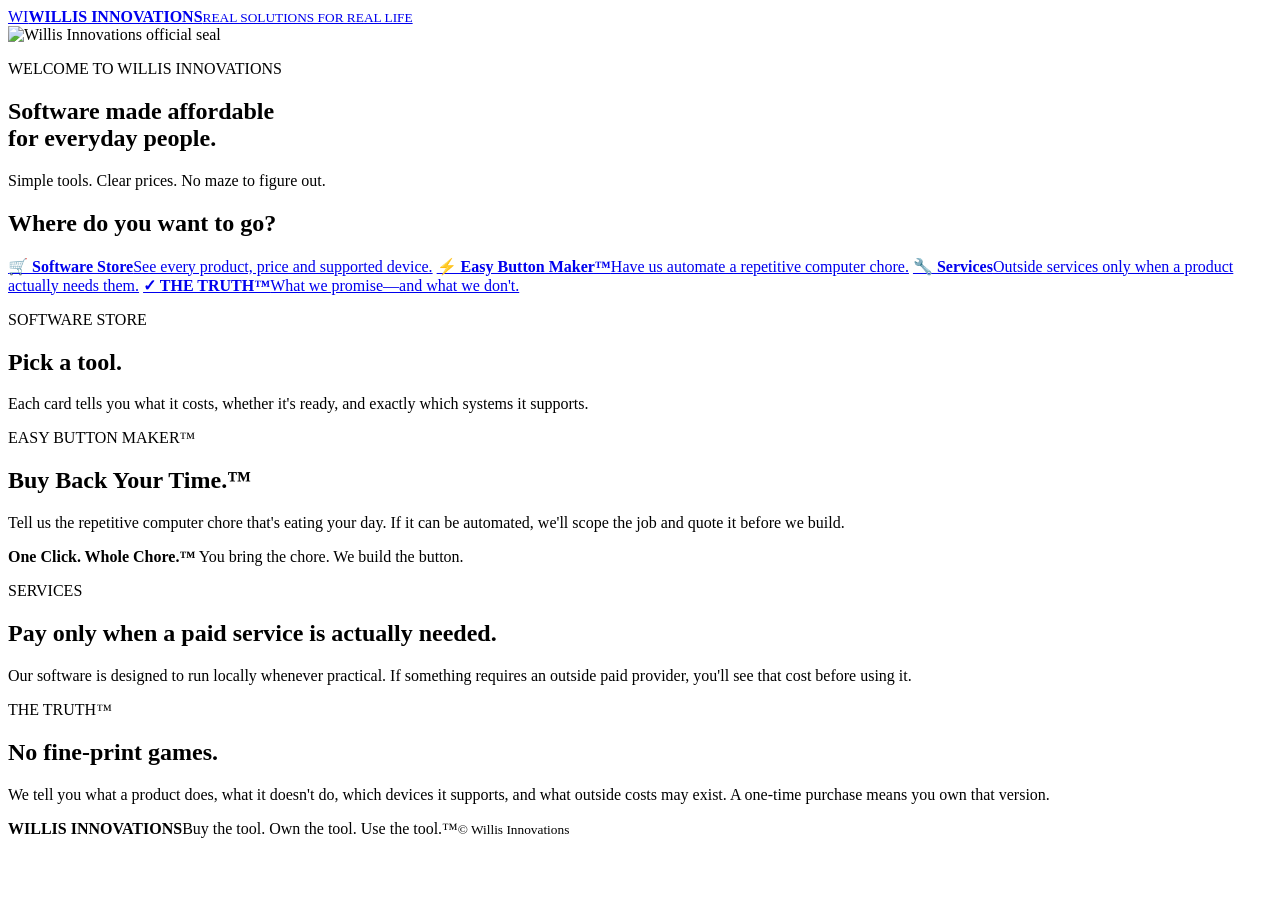
==== index.html @ a868ffda "Add public storefront index.html" ====
<!doctype html><html lang="en"><head><meta charset="utf-8"><meta name="viewport" content="width=device-width,initial-scale=1"><title>Willis Innovations</title><meta name="description" content="Software made affordable for everyday people."><link rel="stylesheet" href="site.css"></head><body>
<header class="top"><a class="brand" href="./"><span class="wi">WI</span><span><b>WILLIS INNOVATIONS</b><small>REAL SOLUTIONS FOR REAL LIFE</small></span></a></header>
<main>
<section class="welcome">
<img class="seal" src="https://chatgpt.com/backend-api/estuary/content?id=file_00000000b13c81f5bcf63ed685836b58" alt="Willis Innovations official seal">
<p class="eyebrow">WELCOME TO WILLIS INNOVATIONS</p><h1>Software made affordable<br>for everyday people.</h1><p class="lead">Simple tools. Clear prices. No maze to figure out.</p>
<nav class="toc" aria-label="Site contents"><h2>Where do you want to go?</h2>
<a href="#store"><b>🛒 Software Store</b><span>See every product, price and supported device.</span></a>
<a href="#easy"><b>⚡ Easy Button Maker™</b><span>Have us automate a repetitive computer chore.</span></a>
<a href="#services"><b>🔧 Services</b><span>Outside services only when a product actually needs them.</span></a>
<a href="#truth"><b>✓ THE TRUTH™</b><span>What we promise—and what we don't.</span></a></nav></section>
<section id="store" class="section"><p class="eyebrow">SOFTWARE STORE</p><h2>Pick a tool.</h2><p class="intro">Each card tells you what it costs, whether it's ready, and exactly which systems it supports.</p><div id="product-grid" class="grid"></div></section>
<section id="easy" class="simple-block"><p class="eyebrow">EASY BUTTON MAKER™</p><h2>Buy Back Your Time.™</h2><p>Tell us the repetitive computer chore that's eating your day. If it can be automated, we'll scope the job and quote it before we build.</p><p><strong>One Click. Whole Chore.™</strong> You bring the chore. We build the button.</p></section>
<section id="services" class="simple-block"><p class="eyebrow">SERVICES</p><h2>Pay only when a paid service is actually needed.</h2><p>Our software is designed to run locally whenever practical. If something requires an outside paid provider, you'll see that cost before using it.</p></section>
<section id="truth" class="simple-block truth"><p class="eyebrow">THE TRUTH™</p><h2>No fine-print games.</h2><p>We tell you what a product does, what it doesn't do, which devices it supports, and what outside costs may exist. A one-time purchase means you own that version.</p></section>
</main><footer><b>WILLIS INNOVATIONS</b><span>Buy the tool. Own the tool. Use the tool.™</span><small>© <span id="year"></span> Willis Innovations</small></footer><script src="site.js"></script></body></html>
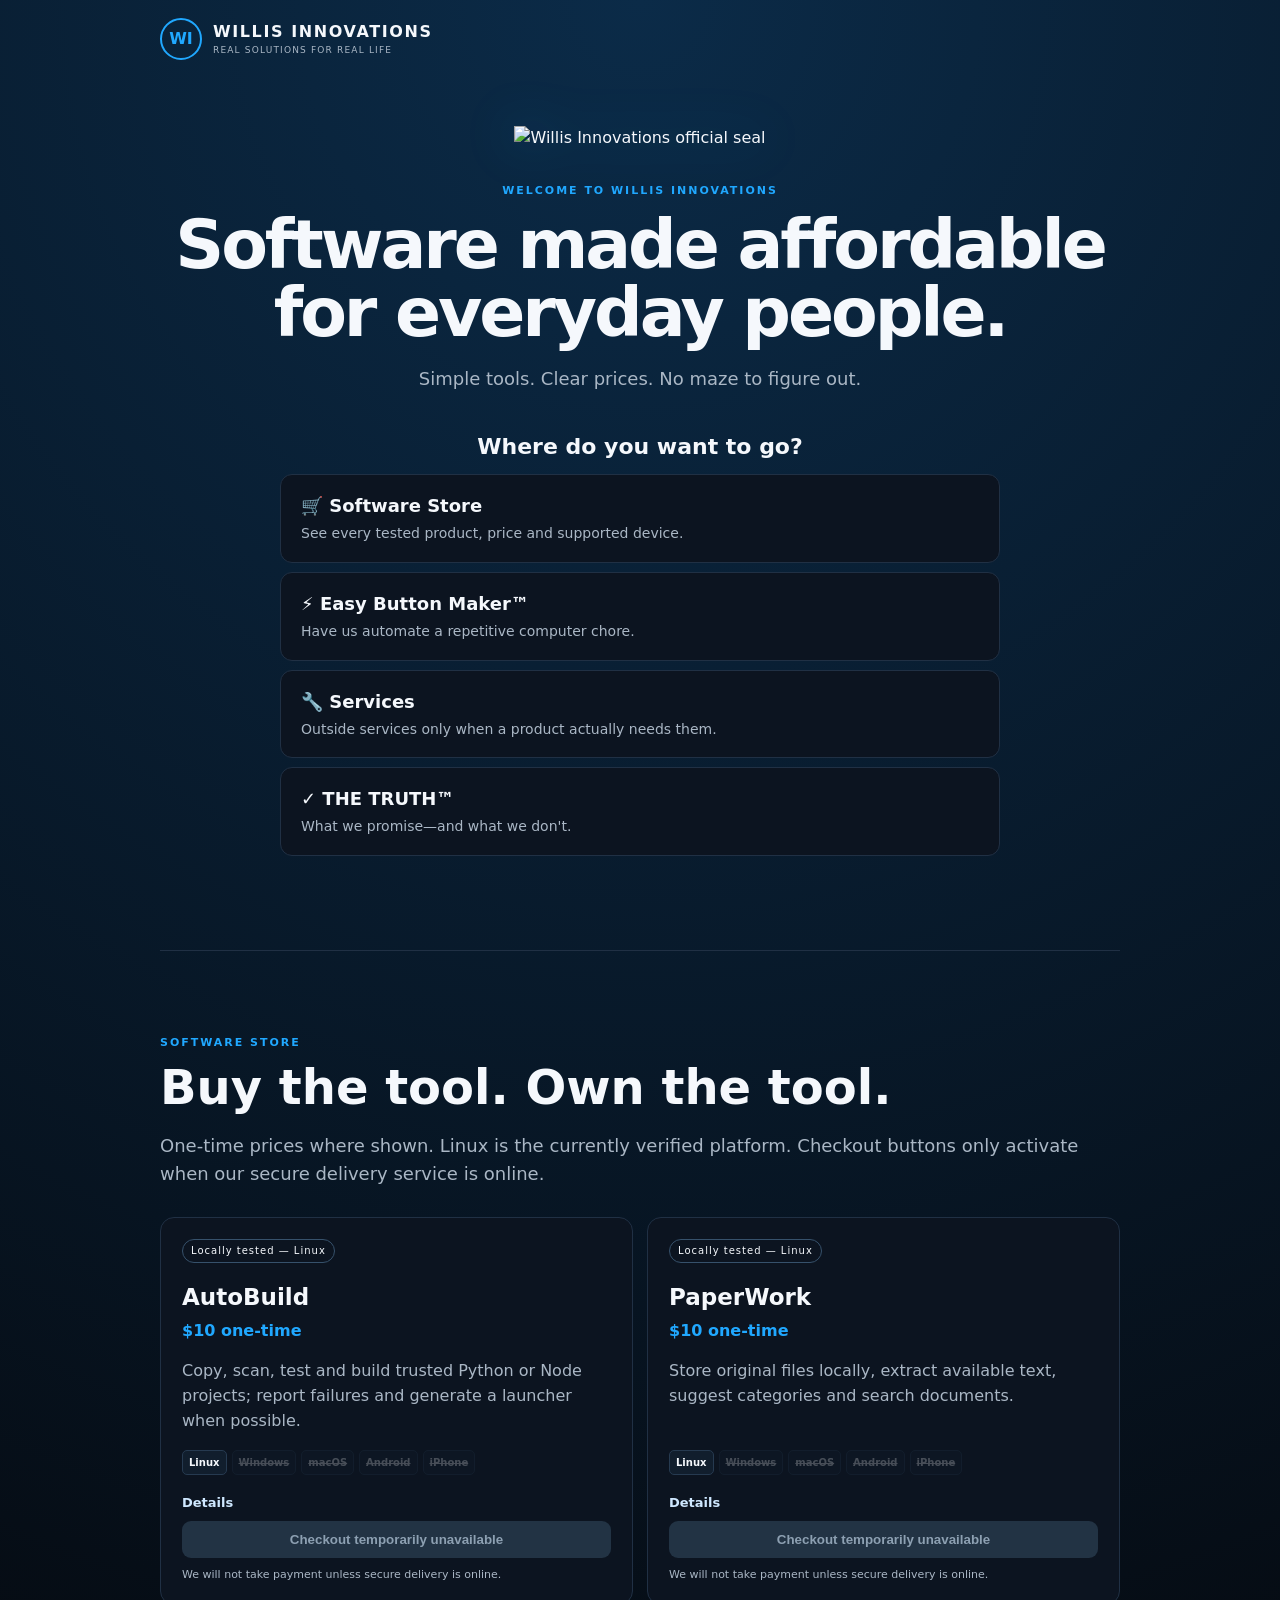
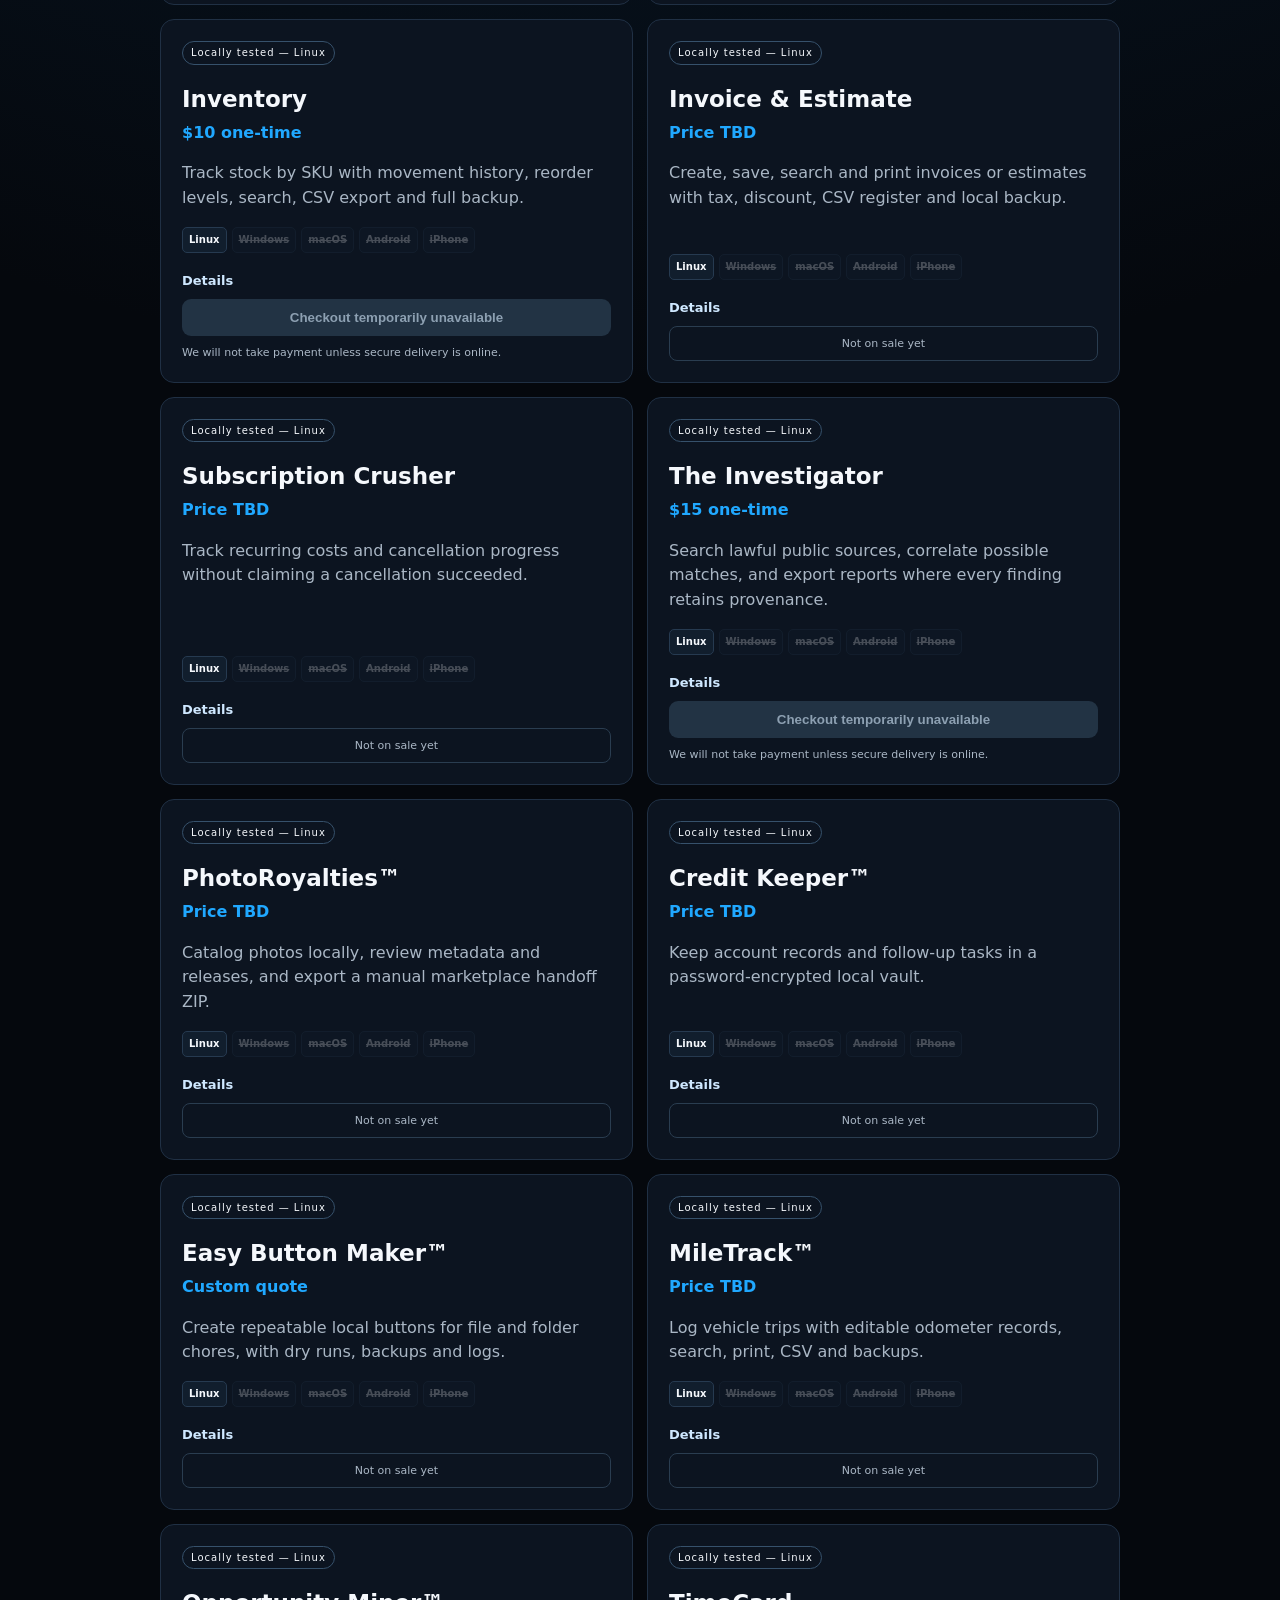
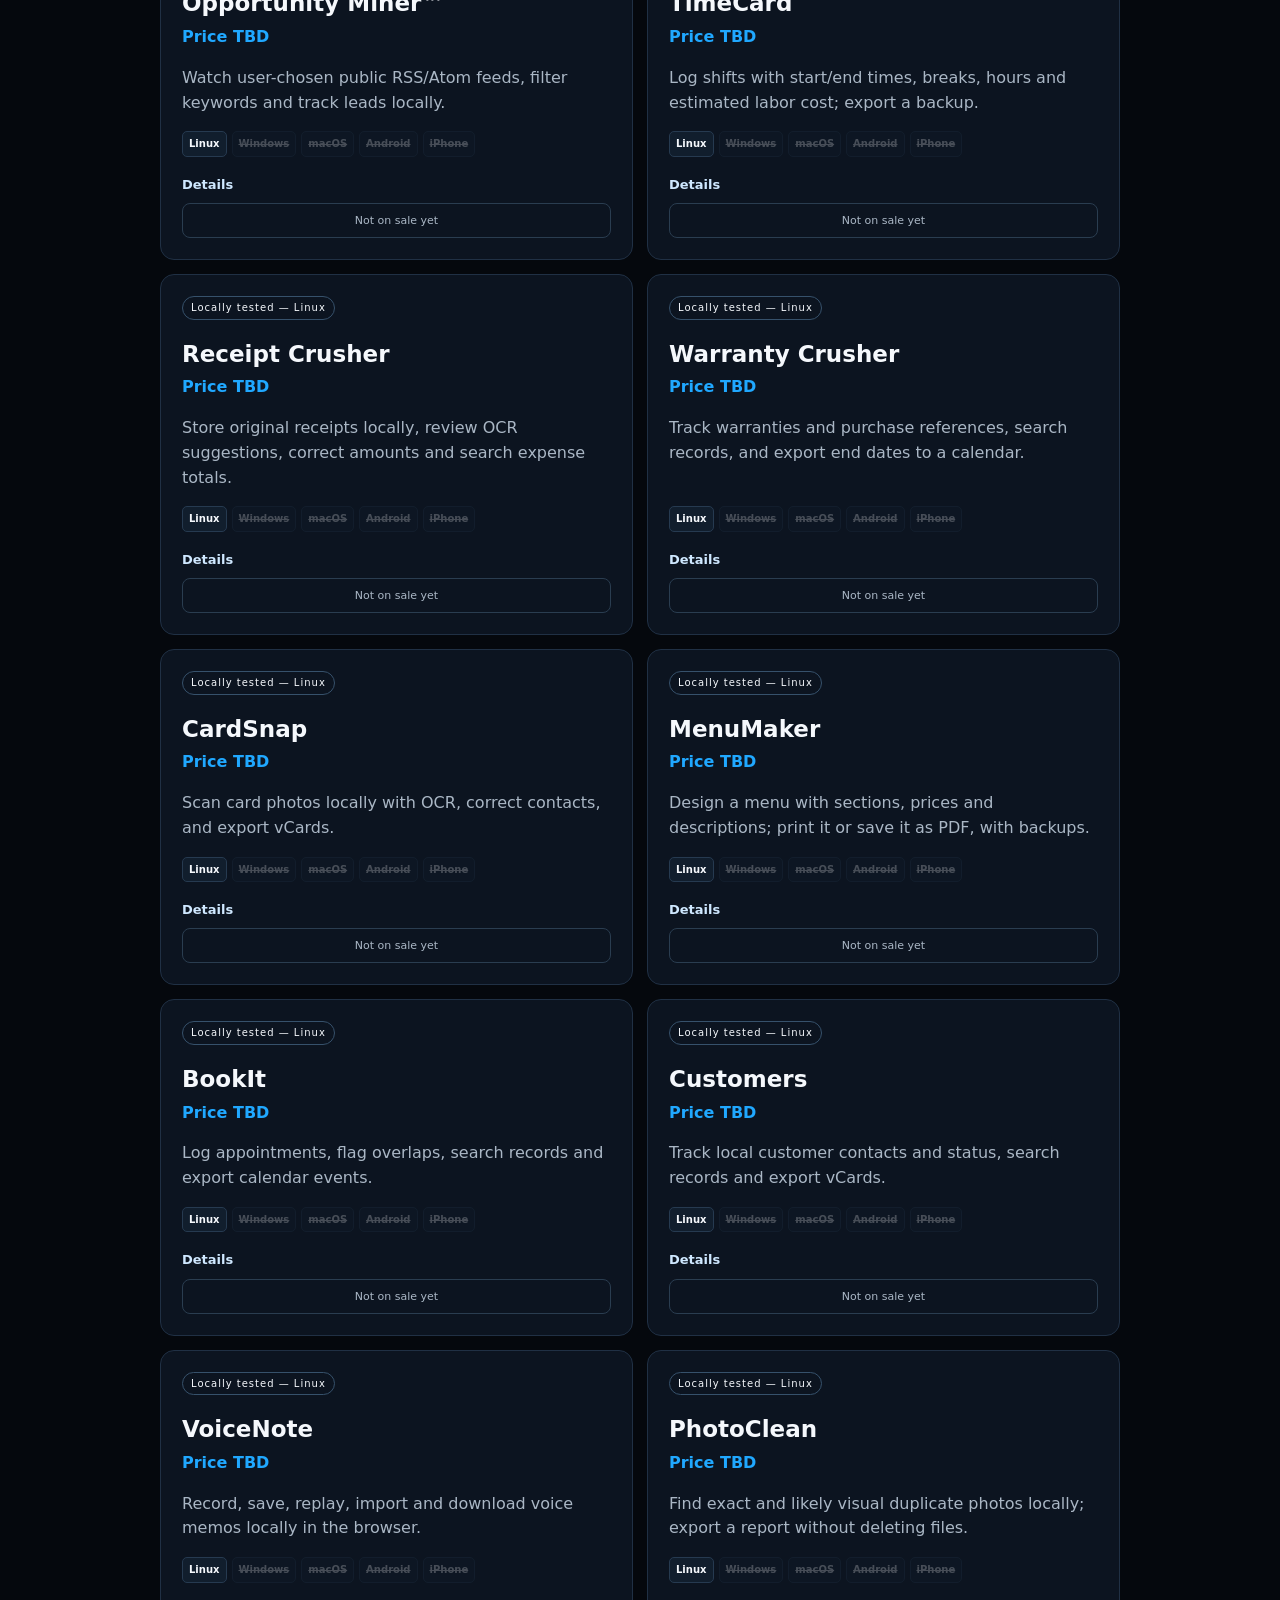
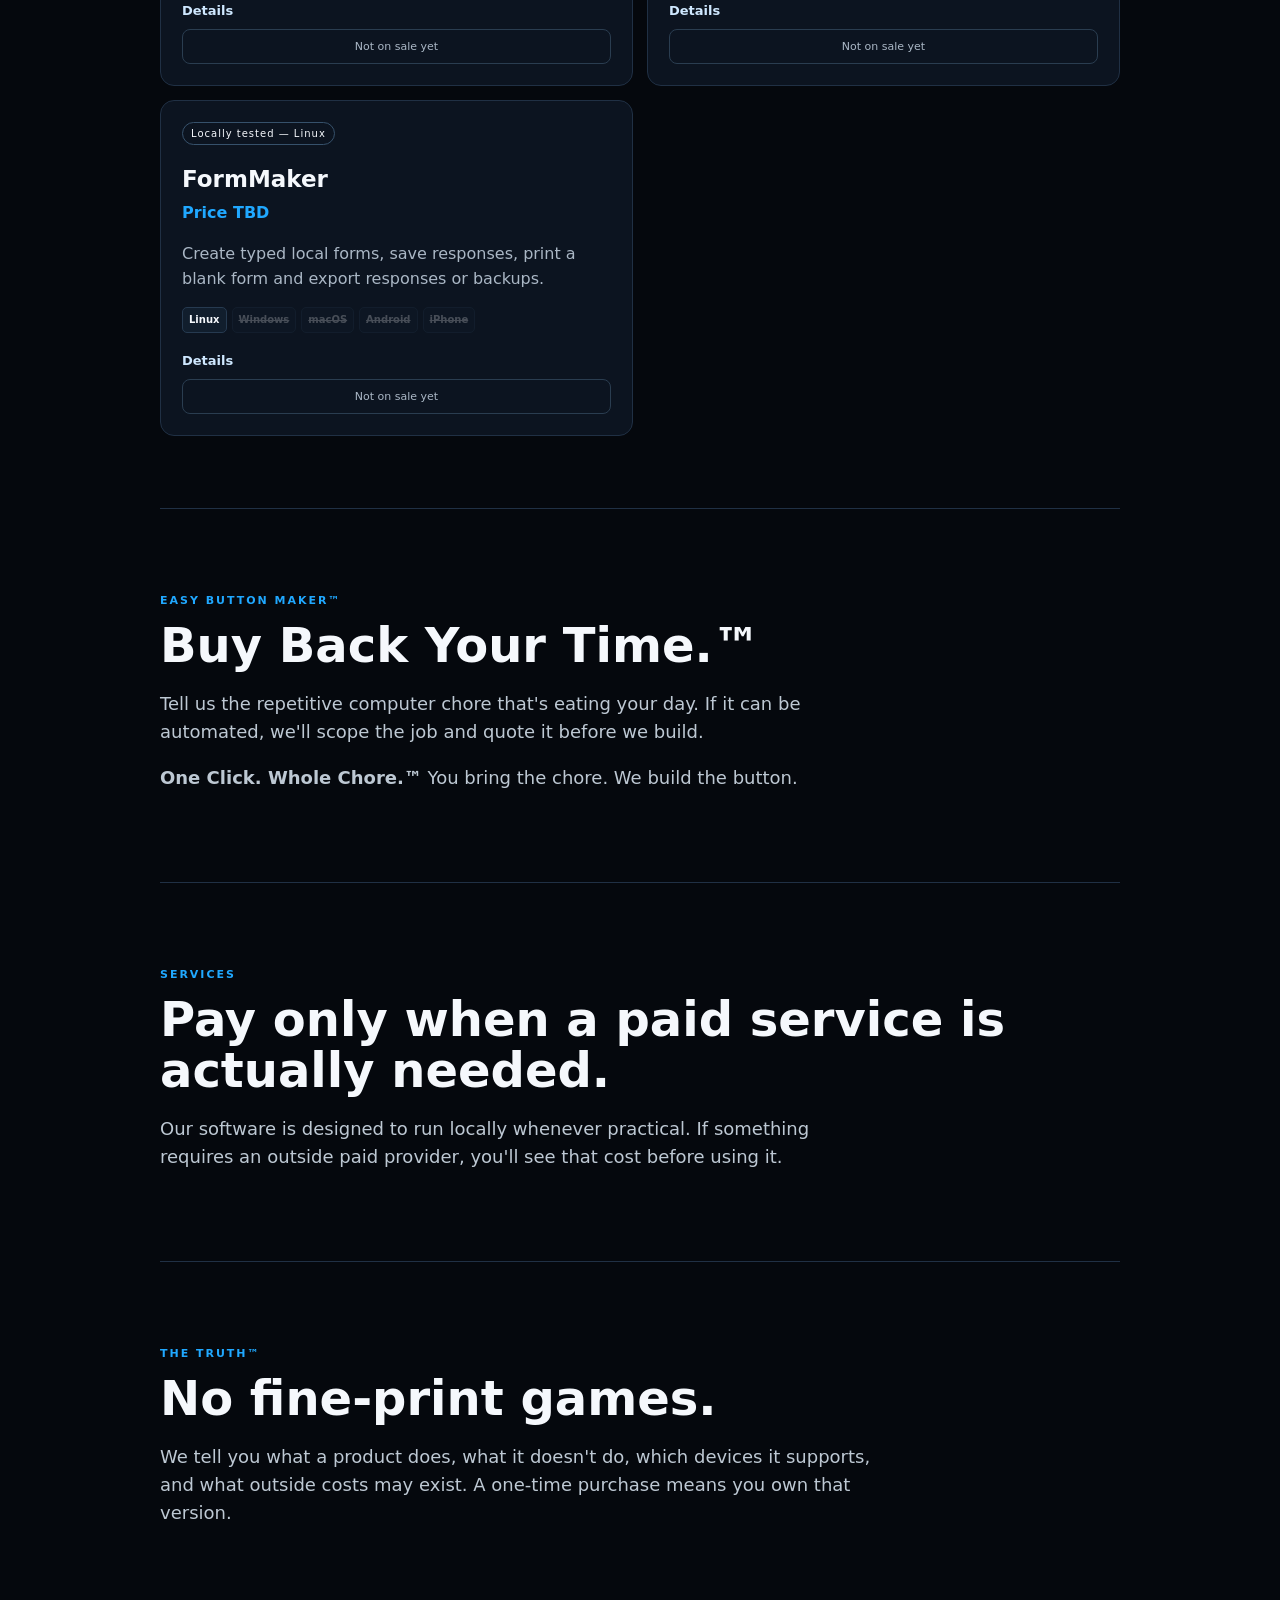
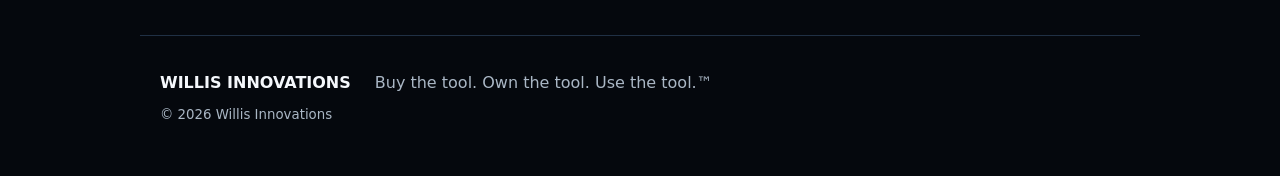
==== commit d692f480: "Wire Willis Innovations storefront to secure checkout" ====
--- a/index.html
+++ b/index.html
@@ -5,12 +5,13 @@
 <img class="seal" src="https://chatgpt.com/backend-api/estuary/content?id=file_00000000b13c81f5bcf63ed685836b58" alt="Willis Innovations official seal">
 <p class="eyebrow">WELCOME TO WILLIS INNOVATIONS</p><h1>Software made affordable<br>for everyday people.</h1><p class="lead">Simple tools. Clear prices. No maze to figure out.</p>
 <nav class="toc" aria-label="Site contents"><h2>Where do you want to go?</h2>
-<a href="#store"><b>🛒 Software Store</b><span>See every product, price and supported device.</span></a>
+<a href="#store"><b>🛒 Software Store</b><span>See every tested product, price and supported device.</span></a>
 <a href="#easy"><b>⚡ Easy Button Maker™</b><span>Have us automate a repetitive computer chore.</span></a>
 <a href="#services"><b>🔧 Services</b><span>Outside services only when a product actually needs them.</span></a>
 <a href="#truth"><b>✓ THE TRUTH™</b><span>What we promise—and what we don't.</span></a></nav></section>
-<section id="store" class="section"><p class="eyebrow">SOFTWARE STORE</p><h2>Pick a tool.</h2><p class="intro">Each card tells you what it costs, whether it's ready, and exactly which systems it supports.</p><div id="product-grid" class="grid"></div></section>
+<section id="store" class="section"><p class="eyebrow">SOFTWARE STORE</p><h2>Buy the tool. Own the tool.</h2><p class="intro">One-time prices where shown. Linux is the currently verified platform. Checkout buttons only activate when our secure delivery service is online.</p><div id="product-grid" class="grid"></div></section>
 <section id="easy" class="simple-block"><p class="eyebrow">EASY BUTTON MAKER™</p><h2>Buy Back Your Time.™</h2><p>Tell us the repetitive computer chore that's eating your day. If it can be automated, we'll scope the job and quote it before we build.</p><p><strong>One Click. Whole Chore.™</strong> You bring the chore. We build the button.</p></section>
 <section id="services" class="simple-block"><p class="eyebrow">SERVICES</p><h2>Pay only when a paid service is actually needed.</h2><p>Our software is designed to run locally whenever practical. If something requires an outside paid provider, you'll see that cost before using it.</p></section>
 <section id="truth" class="simple-block truth"><p class="eyebrow">THE TRUTH™</p><h2>No fine-print games.</h2><p>We tell you what a product does, what it doesn't do, which devices it supports, and what outside costs may exist. A one-time purchase means you own that version.</p></section>
-</main><footer><b>WILLIS INNOVATIONS</b><span>Buy the tool. Own the tool. Use the tool.™</span><small>© <span id="year"></span> Willis Innovations</small></footer><script src="site.js"></script></body></html>+</main><footer><b>WILLIS INNOVATIONS</b><span>Buy the tool. Own the tool. Use the tool.™</span><small>© <span id="year"></span> Willis Innovations</small></footer>
+<script src="store-config.js"></script><script src="site.js"></script></body></html>
--- a/site.css
+++ b/site.css
@@ -0,0 +1 @@
+:root{--bg:#05080d;--panel:#0c1420;--text:#f5f8fc;--muted:#aab7c5;--blue:#20a8ff;--line:#203044;--max:1000px}*{box-sizing:border-box}html{scroll-behavior:smooth}body{margin:0;background:radial-gradient(circle at 50% 0,#0b2b48,transparent 30%),var(--bg);color:var(--text);font:16px/1.55 system-ui,-apple-system,"Segoe UI",sans-serif}a{color:inherit;text-decoration:none}.top{max-width:var(--max);margin:auto;padding:18px 20px}.brand{display:flex;align-items:center;gap:11px}.brand b{letter-spacing:.1em}.brand small{display:block;color:var(--muted);font-size:9px;letter-spacing:.13em}.wi{display:grid;place-items:center;width:42px;height:42px;border:2px solid var(--blue);border-radius:50%;font-weight:900;color:var(--blue)}main{max-width:var(--max);margin:auto;padding:0 20px}.welcome{text-align:center;padding:48px 0 85px}.seal{width:min(310px,72vw);aspect-ratio:1;object-fit:contain;filter:drop-shadow(0 0 24px #159cff55);margin-bottom:20px}.eyebrow{color:var(--blue);font-size:11px;font-weight:900;letter-spacing:.18em}.welcome h1{font-size:clamp(38px,7vw,68px);line-height:1;margin:12px 0 18px;letter-spacing:-.045em}.lead,.intro{color:var(--muted);font-size:18px}.toc{max-width:720px;margin:42px auto 0;text-align:left}.toc h2{text-align:center;font-size:22px;margin-bottom:16px}.toc a{display:flex;flex-direction:column;background:var(--panel);border:1px solid var(--line);border-radius:12px;padding:17px 20px;margin:9px 0;transition:.15s}.toc a:hover{border-color:var(--blue);transform:translateY(-1px)}.toc b{font-size:18px}.toc span{color:var(--muted);font-size:14px;margin-top:3px}.section,.simple-block{padding:72px 0;border-top:1px solid var(--line)}h2{font-size:clamp(32px,5vw,48px);line-height:1.08;margin:8px 0 12px}.grid{display:grid;grid-template-columns:repeat(2,1fr);gap:14px;margin-top:30px}.card{background:var(--panel);border:1px solid var(--line);border-radius:14px;padding:21px;display:flex;flex-direction:column;min-height:330px}.card .status{align-self:flex-start;border:1px solid #36516b;border-radius:99px;padding:3px 8px;font-size:10px;letter-spacing:.1em}.card h3{font-size:23px;margin:17px 0 3px}.price{color:var(--blue);font-weight:900}.desc{color:var(--muted);flex:1}.platforms{display:flex;gap:5px;flex-wrap:wrap}.platforms span{font-size:10px;font-weight:800;background:#111e2d;border:1px solid #263a50;border-radius:5px;padding:4px 6px}.platforms .off{opacity:.25;text-decoration:line-through}.card-actions{margin-top:18px;display:flex;flex-direction:column;gap:8px}.details{color:#cfe8ff;font-size:13px;font-weight:800}.buy{display:block;text-align:center;border:0;border-radius:9px;background:var(--blue);color:#00111d;font-weight:900;padding:11px 13px;cursor:pointer}.buy.disabled{background:#223344;color:#8da0b2;cursor:not-allowed}.delivery-note,.coming{color:var(--muted);font-size:11px}.coming{border:1px solid #2a3d50;border-radius:8px;padding:8px 10px;text-align:center}.simple-block>p:not(.eyebrow){max-width:720px;color:#bdc8d3;font-size:18px}.truth{padding-bottom:90px}footer{max-width:var(--max);margin:auto;border-top:1px solid var(--line);padding:35px 20px 50px;display:flex;flex-wrap:wrap;gap:10px 24px;color:var(--muted)}footer b{color:var(--text)}footer small{width:100%}@media(max-width:650px){.welcome{padding-top:30px}.grid{grid-template-columns:1fr}.toc a{padding:15px}.section,.simple-block{padding:55px 0}}
